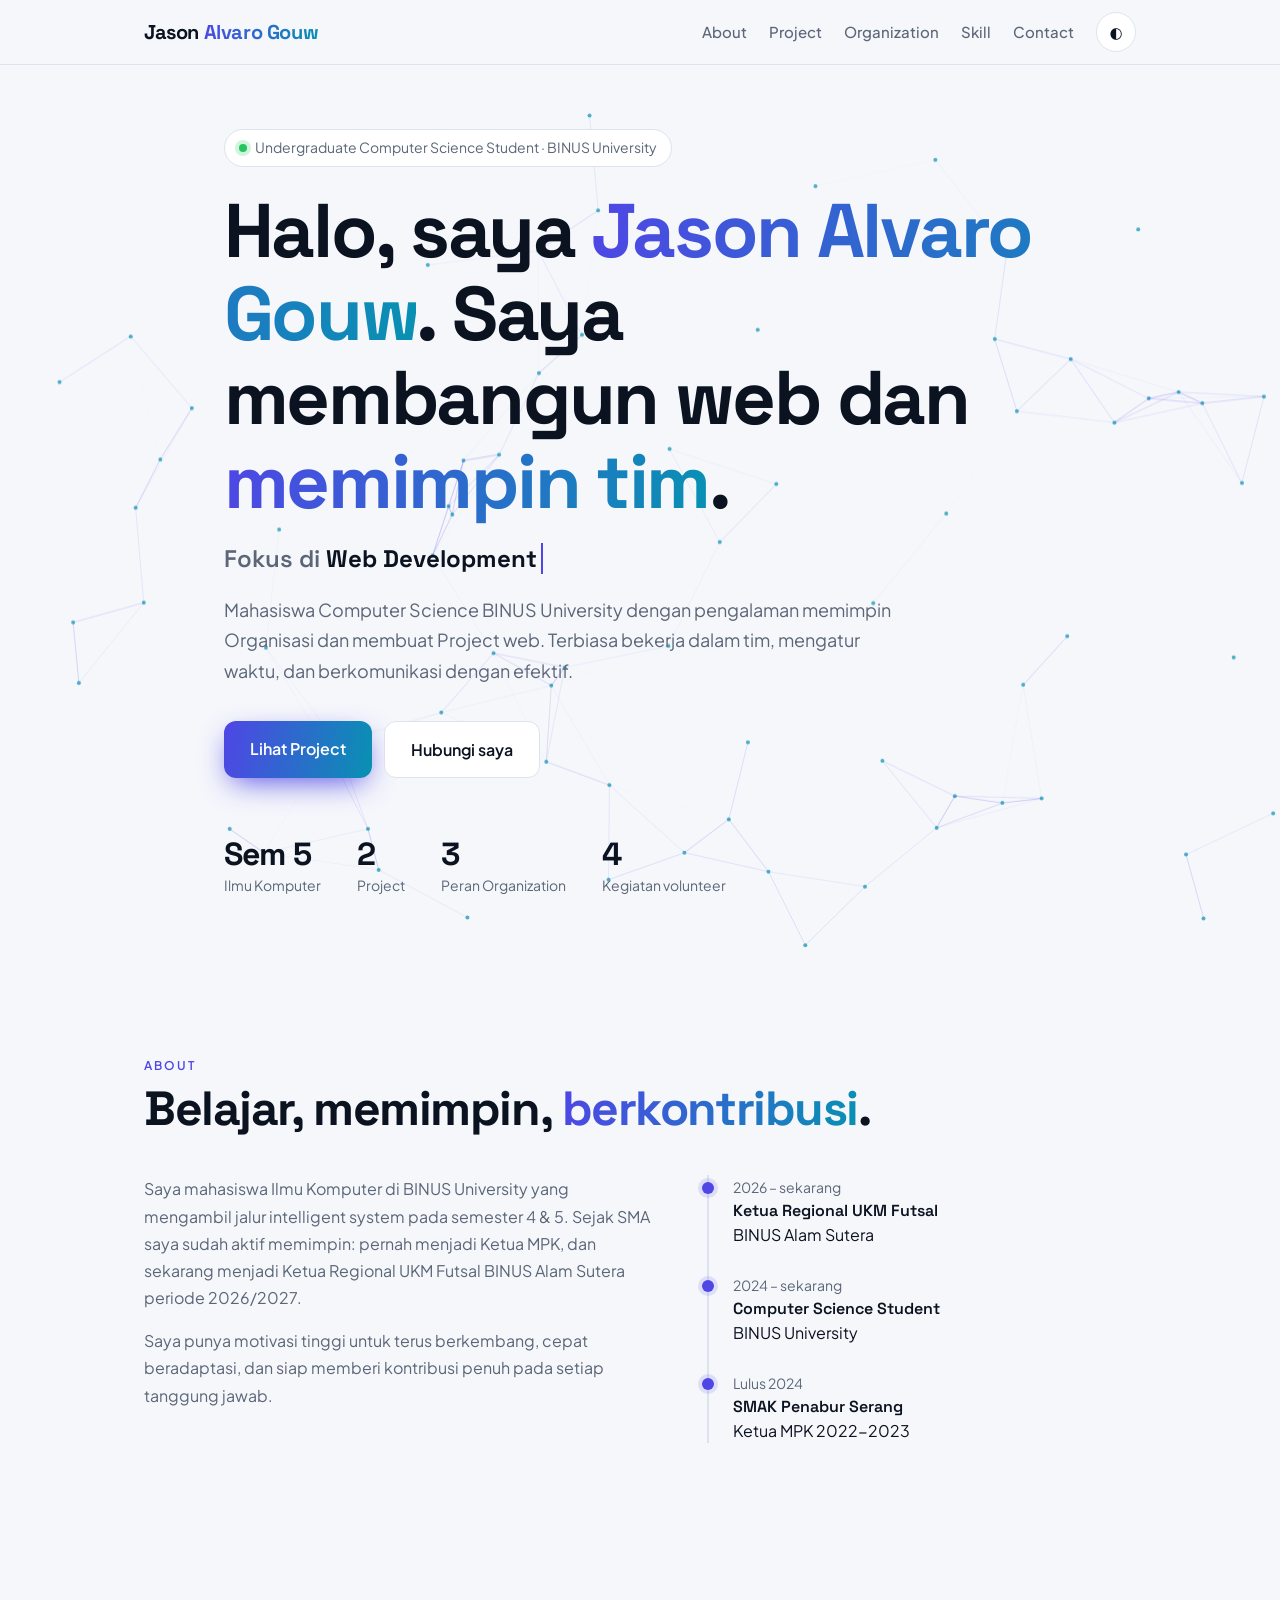
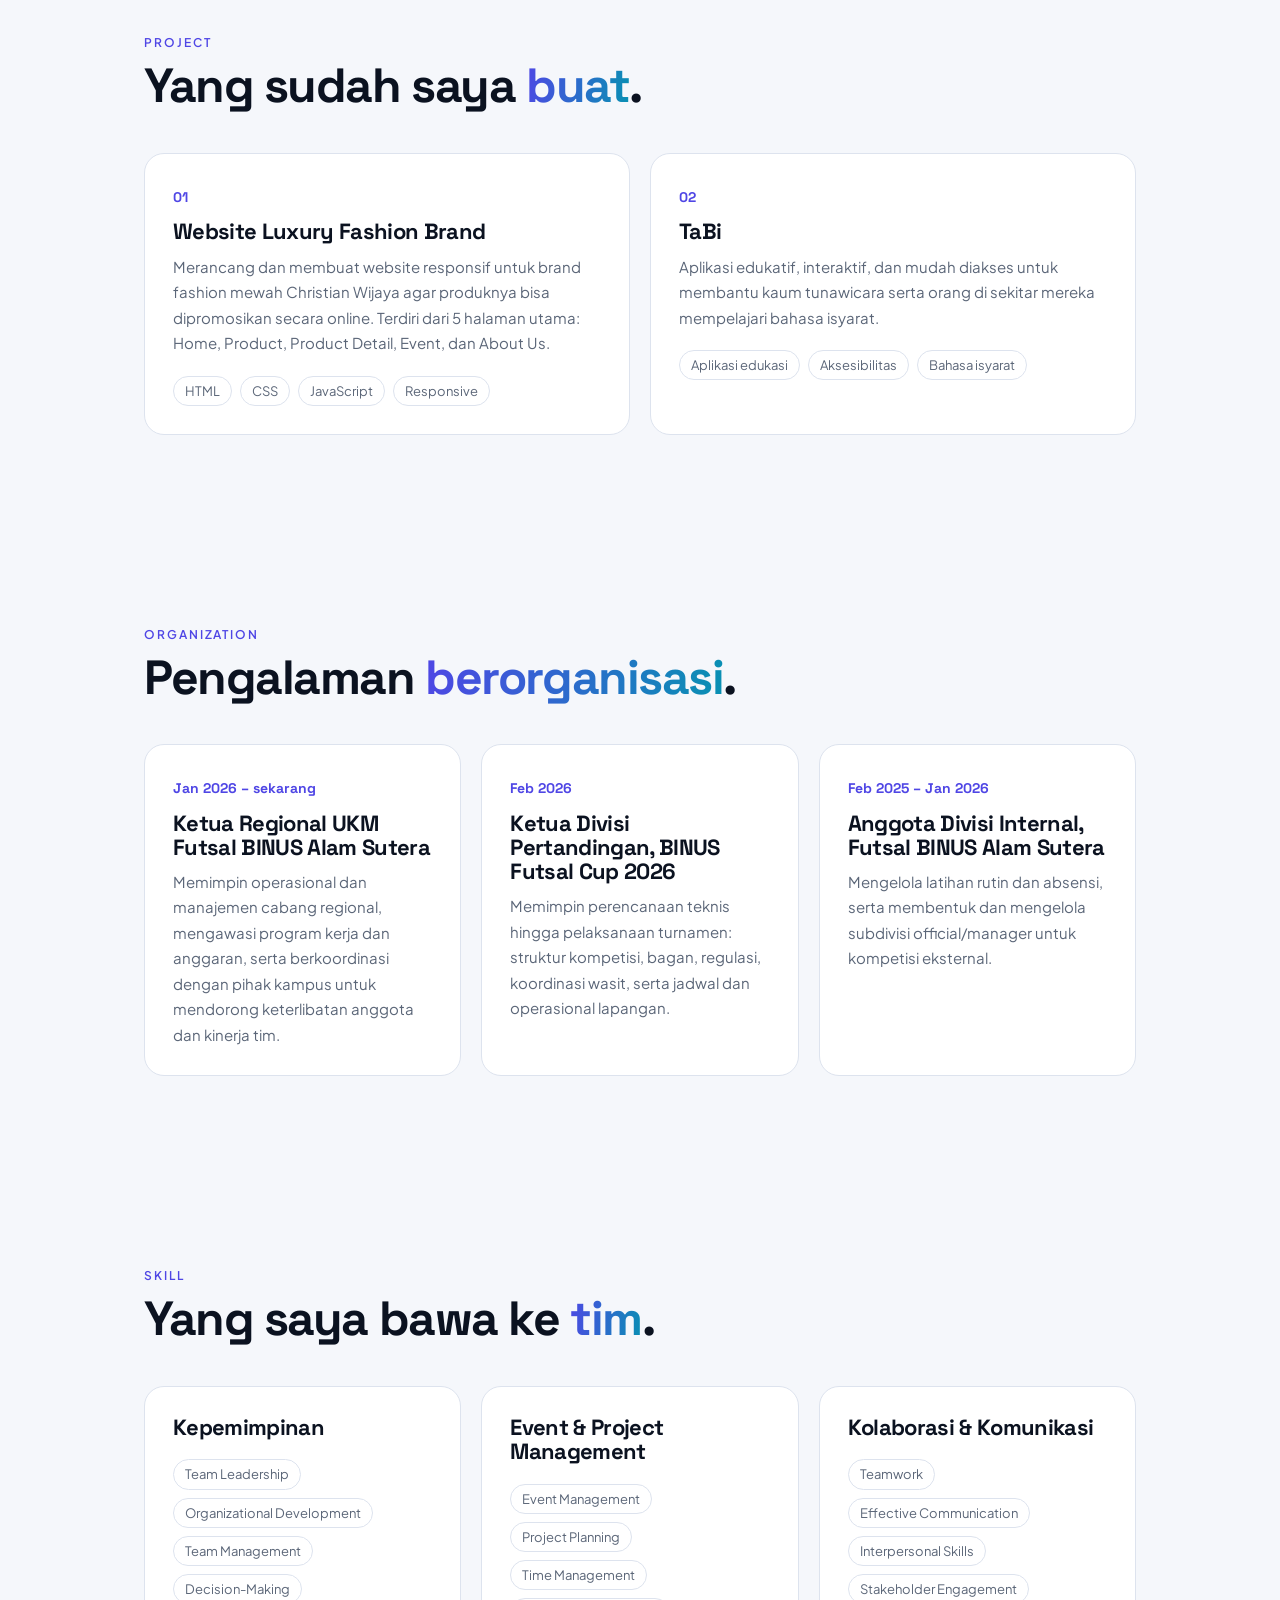
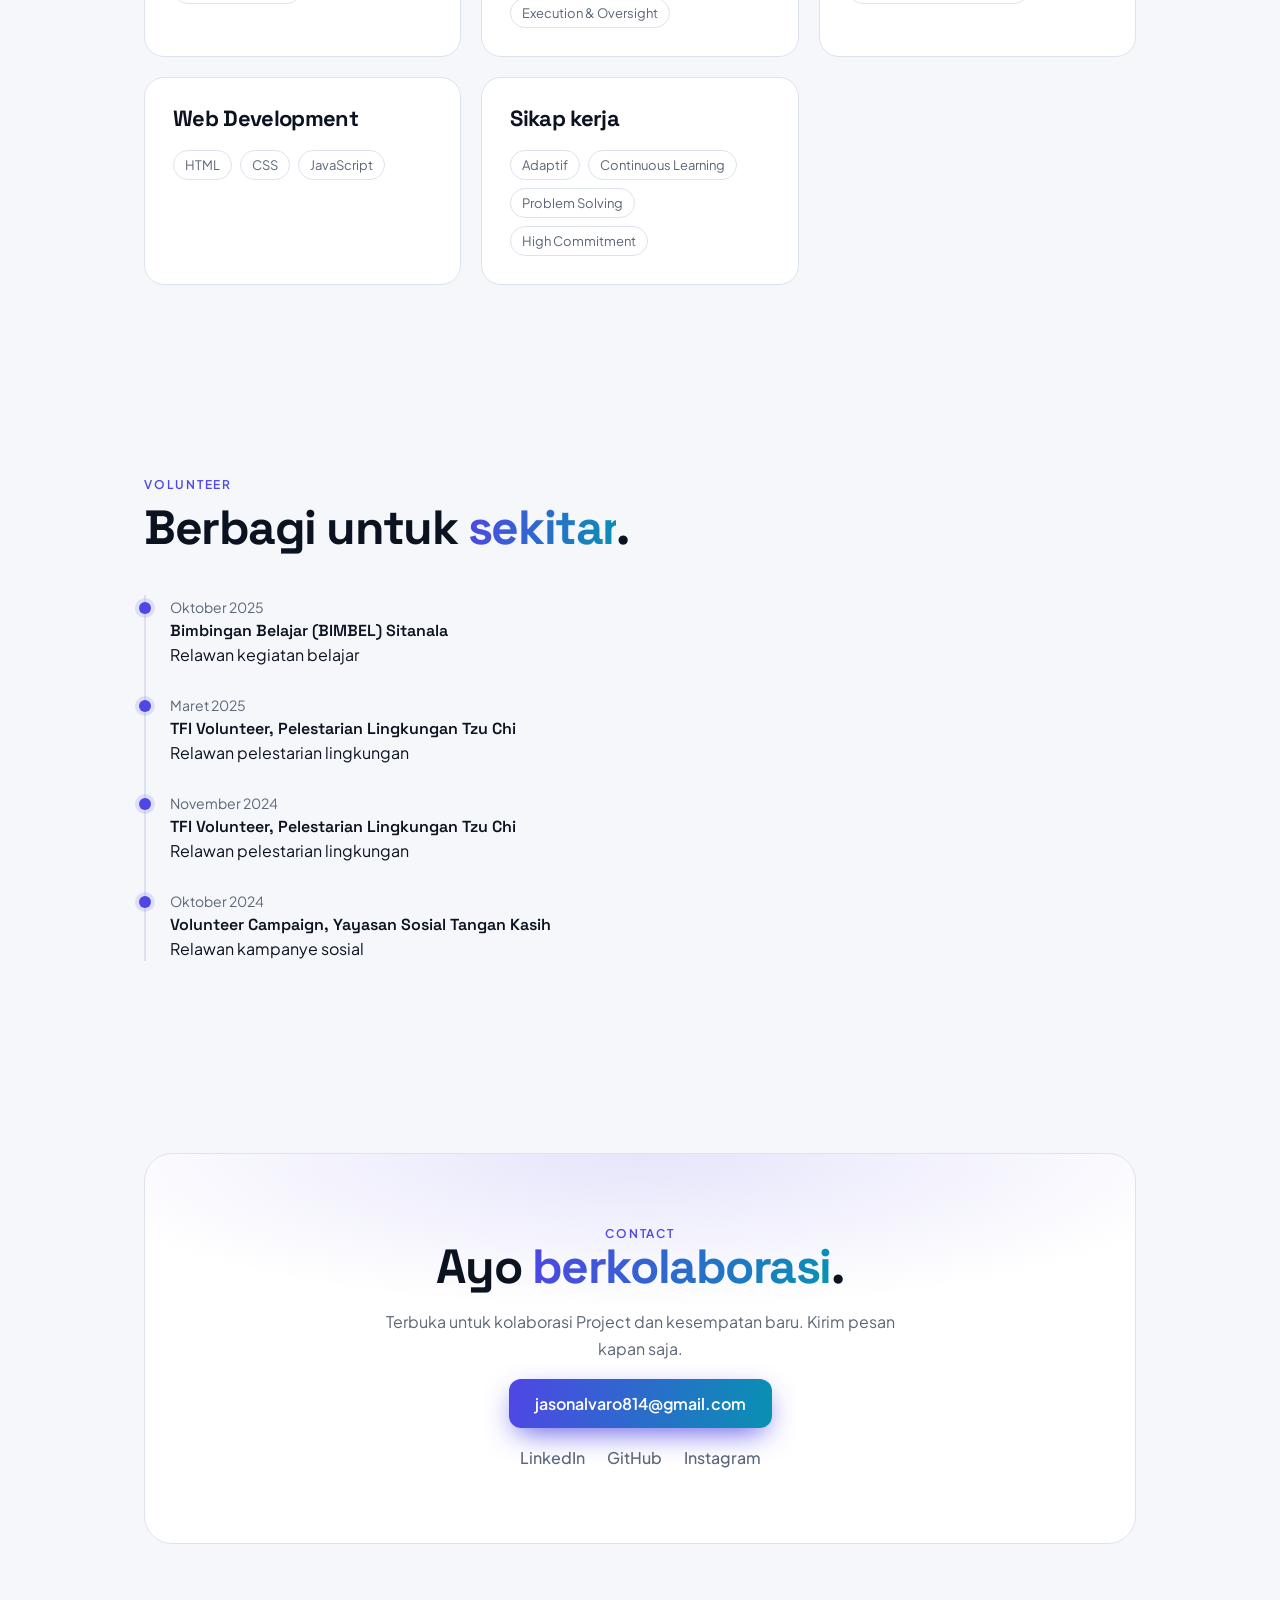
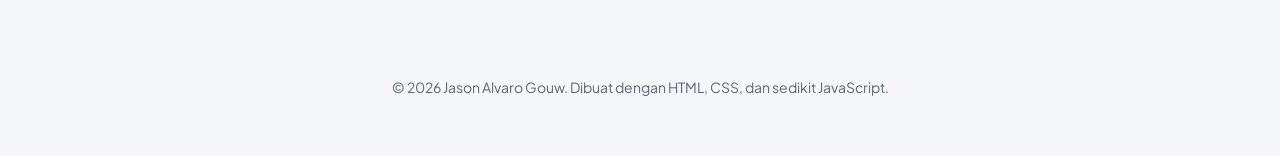
==== index.html @ 65cc3f17 "Add files via upload" ====
<!DOCTYPE html>
<html lang="id">
<head>
  <meta charset="utf-8">
  <meta name="viewport" content="width=device-width, initial-scale=1, viewport-fit=cover">

  <!-- EDIT: judul yang muncul di tab browser -->
  <title>Portfolio Jason Alvaro Gouw</title>

  <!-- Google Fonts: Space Grotesk (Tech Heading) & Plus Jakarta Sans (Clean Body) -->
  <link rel="preconnect" href="https://fonts.googleapis.com">
  <link rel="preconnect" href="https://fonts.gstatic.com" crossorigin>
  <link href="https://fonts.googleapis.com/css2?family=Plus+Jakarta+Sans:wght@400;500;600;700&family=Space+Grotesk:wght@500;600;700&display=swap" rel="stylesheet">

  <link rel="stylesheet" href="style.css">
</head>

<body>

  <!-- =========================================================
       HEADER
       ========================================================= -->
  <header>
    <div class="wrap">
      <a class="logo" href="#top">Jason<span class="grad"> Alvaro Gouw</span></a>
      <nav>
        <a href="#About">About</a>
        <a href="#Project">Project</a>
        <a href="#Organization">Organization</a>
        <a href="#skill">Skill</a>
        <a href="#Contact">Contact</a>
        <button id="tg" aria-label="Ganti tema terang atau gelap">◐</button>
      </nav>
    </div>
  </header>

  <main id="top">

    <!-- =========================================================
         HERO
         ========================================================= -->
    <div class="hero">
      <canvas id="net" aria-hidden="true"></canvas>
      <div class="wrap">
        <span class="pill"><i></i>Undergraduate Computer Science Student · BINUS University</span>

        <h1>Halo, saya <span class="highlight">Jason Alvaro Gouw</span>. Saya membangun web dan <span class="grad">memimpin tim</span>.</h1>
        <div class="role">Fokus di <b id="ty"></b></div>

        <p class="lead">
          Mahasiswa Computer Science BINUS University dengan pengalaman memimpin Organisasi dan membuat
          Project web. Terbiasa bekerja dalam tim, mengatur waktu, dan berkomunikasi dengan efektif.
        </p>

        <div class="btns">
          <a class="btn p" href="#Project">Lihat Project</a>
          <a class="btn" href="#Contact">Hubungi saya</a>
        </div>

        <div class="stats">
          <div><strong>Sem 5</strong>Ilmu Komputer</div>
          <div><strong>2</strong>Project</div>
          <div><strong>3</strong>Peran Organization</div>
          <div><strong>4</strong>Kegiatan volunteer</div>
        </div>
      </div>
    </div>


    <!-- =========================================================
         About + TIMELINE
         ========================================================= -->
    <section id="About">
      <div class="wrap">
        <div class="eyebrow">About</div>
        <h2>Belajar, memimpin, <span class="grad">berkontribusi</span>.</h2>

        <div class="about rv">
          <div>
            <p>Saya mahasiswa Ilmu Komputer di BINUS University yang mengambil jalur intelligent system pada semester 4 & 5. Sejak SMA saya sudah aktif memimpin: pernah menjadi Ketua MPK, dan sekarang menjadi Ketua Regional UKM Futsal BINUS Alam Sutera periode 2026/2027.</p>
            <p>Saya punya motivasi tinggi untuk terus berkembang, cepat beradaptasi, dan siap memberi kontribusi penuh pada setiap tanggung jawab.</p>
          </div>

          <div class="tl">
            <div><small>2026 – sekarang</small><strong>Ketua Regional UKM Futsal</strong>BINUS Alam Sutera</div>
            <div><small>2024 – sekarang</small><strong>Computer Science Student</strong>BINUS University</div>
            <div><small>Lulus 2024</small><strong>SMAK Penabur Serang</strong>Ketua MPK 2022-2023</div>
          </div>
        </div>
      </div>
    </section>


    <!-- =========================================================
         Project
         ========================================================= -->
    <section id="Project">
      <div class="wrap">
        <div class="eyebrow">Project</div>
        <h2>Yang sudah saya <span class="grad">buat</span>.</h2>

        <div class="grid">
          <article class="card rv">
            <span class="num">01</span>
            <h3>Website Luxury Fashion Brand</h3>
            <p>Merancang dan membuat website responsif untuk brand fashion mewah Christian Wijaya agar produknya bisa dipromosikan secara online. Terdiri dari 5 halaman utama: Home, Product, Product Detail, Event, dan About Us.</p>
            <div class="tags"><span>HTML</span><span>CSS</span><span>JavaScript</span><span>Responsive</span></div>
          </article>

          <article class="card rv">
            <span class="num">02</span>
            <h3>TaBi</h3>
            <p>Aplikasi edukatif, interaktif, dan mudah diakses untuk membantu kaum tunawicara serta orang di sekitar mereka mempelajari bahasa isyarat.</p>
            <div class="tags"><span>Aplikasi edukasi</span><span>Aksesibilitas</span><span>Bahasa isyarat</span></div>
          </article>
        </div>
      </div>
    </section>


    <!-- =========================================================
         PENGALAMAN Organization
         ========================================================= -->
    <section id="Organization">
      <div class="wrap">
        <div class="eyebrow">Organization</div>
        <h2>Pengalaman <span class="grad">berorganisasi</span>.</h2>

        <div class="grid">
          <article class="card rv">
            <span class="num">Jan 2026 – sekarang</span>
            <h3>Ketua Regional UKM Futsal BINUS Alam Sutera</h3>
            <p>Memimpin operasional dan manajemen cabang regional, mengawasi program kerja dan anggaran, serta berkoordinasi dengan pihak kampus untuk mendorong keterlibatan anggota dan kinerja tim.</p>
          </article>

          <article class="card rv">
            <span class="num">Feb 2026</span>
            <h3>Ketua Divisi Pertandingan, BINUS Futsal Cup 2026</h3>
            <p>Memimpin perencanaan teknis hingga pelaksanaan turnamen: struktur kompetisi, bagan, regulasi, koordinasi wasit, serta jadwal dan operasional lapangan.</p>
          </article>

          <article class="card rv">
            <span class="num">Feb 2025 – Jan 2026</span>
            <h3>Anggota Divisi Internal, Futsal BINUS Alam Sutera</h3>
            <p>Mengelola latihan rutin dan absensi, serta membentuk dan mengelola subdivisi official/manager untuk kompetisi eksternal.</p>
          </article>
        </div>
      </div>
    </section>


    <!-- =========================================================
         SKILL
         ========================================================= -->
    <section id="skill">
      <div class="wrap">
        <div class="eyebrow">Skill</div>
        <h2>Yang saya bawa ke <span class="grad">tim</span>.</h2>

        <div class="grid">
          <article class="card rv">
            <h3>Kepemimpinan</h3>
            <div class="tags"><span>Team Leadership</span><span>Organizational Development</span><span>Team Management</span><span>Decision-Making</span></div>
          </article>
          <article class="card rv">
            <h3>Event &amp; Project Management</h3>
            <div class="tags"><span>Event Management</span><span>Project Planning</span><span>Time Management</span><span>Execution &amp; Oversight</span></div>
          </article>
          <article class="card rv">
            <h3>Kolaborasi &amp; Komunikasi</h3>
            <div class="tags"><span>Teamwork</span><span>Effective Communication</span><span>Interpersonal Skills</span><span>Stakeholder Engagement</span></div>
          </article>
          <article class="card rv">
            <h3>Web Development</h3>
            <div class="tags"><span>HTML</span><span>CSS</span><span>JavaScript</span></div>
          </article>
          <article class="card rv">
            <h3>Sikap kerja</h3>
            <div class="tags"><span>Adaptif</span><span>Continuous Learning</span><span>Problem Solving</span><span>High Commitment</span></div>
          </article>
        </div>
      </div>
    </section>


    <!-- =========================================================
         VOLUNTEER
         ========================================================= -->
    <section id="volunteer">
      <div class="wrap">
        <div class="eyebrow">Volunteer</div>
        <h2>Berbagi untuk <span class="grad">sekitar</span>.</h2>

        <div class="tl rv">
          <div><small>Oktober 2025</small><strong>Bimbingan Belajar (BIMBEL) Sitanala</strong>Relawan kegiatan belajar</div>
          <div><small>Maret 2025</small><strong>TFI Volunteer, Pelestarian Lingkungan Tzu Chi</strong>Relawan pelestarian lingkungan</div>
          <div><small>November 2024</small><strong>TFI Volunteer, Pelestarian Lingkungan Tzu Chi</strong>Relawan pelestarian lingkungan</div>
          <div><small>Oktober 2024</small><strong>Volunteer Campaign, Yayasan Sosial Tangan Kasih</strong>Relawan kampanye sosial</div>
        </div>
      </div>
    </section>


    <!-- =========================================================
         Contact (Diperbarui dengan LinkedIn, GitHub, & Instagram)
         ========================================================= -->
    <section id="Contact">
      <div class="wrap">
        <div class="cta rv">
          <div class="eyebrow">Contact</div>
          <h2>Ayo <span class="grad">berkolaborasi</span>.</h2>
          <p>Terbuka untuk kolaborasi Project dan kesempatan baru. Kirim pesan kapan saja.</p>

          <a class="btn p" href="mailto:jasonalvaro814@gmail.com">jasonalvaro814@gmail.com</a>

          <div class="soc">
            <a href="https://www.linkedin.com/in/jason-alvaro-gouw-096535320" target="_blank" rel="noopener">LinkedIn</a>
            <a href="https://github.com/jasonalvarogouw" target="_blank" rel="noopener">GitHub</a>
            <a href="https://instagram.com/jasonalvarogouw" target="_blank" rel="noopener">Instagram</a>
          </div>
        </div>
      </div>
    </section>

  </main>

  <footer>© 2026 Jason Alvaro Gouw. Dibuat dengan HTML, CSS, dan sedikit JavaScript.</footer>


  <script>
    var CONFIG = {
      typedWords: ['Web Development', 'Kepemimpinan Organization', 'Manajemen Event', 'Aplikasi Inklusif'],
      typeSpeed: 75,
      deleteSpeed: 35,
      pauseAfterWord: 1400,
      netDensity: 16000,
      netLinkDistance: 130,
      netMouseDistance: 170
    };

    var reduceMotion = matchMedia('(prefers-reduced-motion: reduce)').matches;
    document.documentElement.classList.add('js');

    document.getElementById('tg').onclick = function () {
      var root = document.documentElement;
      var isDark = root.dataset.theme
        ? root.dataset.theme === 'dark'
        : matchMedia('(prefers-color-scheme: dark)').matches;
      root.dataset.theme = isDark ? 'light' : 'dark';
    };

    var observer = new IntersectionObserver(function (entries) {
      entries.forEach(function (entry) {
        if (!entry.isIntersecting) return;
        entry.target.classList.add('in');
        entry.target.querySelectorAll('.bar i').forEach(function (bar) {
          bar.style.width = bar.dataset.w + '%';
        });
        observer.unobserve(entry.target);
      });
    }, { threshold: 0.15 });

    document.querySelectorAll('.rv').forEach(function (el, i) {
      el.style.transitionDelay = (i % 3) * 90 + 'ms';
      observer.observe(el);
    });

    var wordIndex = 0, charIndex = 0, deleting = false;
    var typedEl = document.getElementById('ty');

    function typeLoop() {
      var word = CONFIG.typedWords[wordIndex];
      if (reduceMotion) { typedEl.textContent = word; return; }

      typedEl.textContent = word.slice(0, charIndex);

      if (!deleting && charIndex === word.length) {
        deleting = true;
        return setTimeout(typeLoop, CONFIG.pauseAfterWord);
      }
      if (deleting && charIndex === 0) {
        deleting = false;
        wordIndex = (wordIndex + 1) % CONFIG.typedWords.length;
      }
      charIndex += deleting ? -1 : 1;
      setTimeout(typeLoop, deleting ? CONFIG.deleteSpeed : CONFIG.typeSpeed);
    }
    typeLoop();

    document.querySelectorAll('.card').forEach(function (card) {
      card.addEventListener('pointermove', function (e) {
        var r = card.getBoundingClientRect();
        card.style.setProperty('--mx', (e.clientX - r.left) + 'px');
        card.style.setProperty('--my', (e.clientY - r.top) + 'px');
      });
    });

    var canvas = document.getElementById('net');
    var ctx = canvas.getContext('2d');
    var dots = [];
    var width, height;
    var mouse = { x: -999, y: -999 };
    var dpr = Math.min(devicePixelRatio || 1, 2);

    function cssVar(name) {
      return getComputedStyle(document.documentElement).getPropertyValue(name).trim();
    }

    function setupNet() {
      var rect = canvas.getBoundingClientRect();
      width = rect.width;
      height = rect.height;
      canvas.width = width * dpr;
      canvas.height = height * dpr;
      ctx.setTransform(dpr, 0, 0, dpr, 0, 0);

      var count = Math.round(width * height / CONFIG.netDensity);
      dots = [];
      for (var i = 0; i < count; i++) {
        dots.push({
          x: Math.random() * width,
          y: Math.random() * height,
          vx: (Math.random() - 0.5) * 0.35,
          vy: (Math.random() - 0.5) * 0.35
        });
      }
    }

    function drawNet() {
      var colorA = cssVar('--acc');
      var colorB = cssVar('--acc2');
      ctx.clearRect(0, 0, width, height);

      for (var i = 0; i < dots.length; i++) {
        var p = dots[i];

        if (!reduceMotion) {
          p.x += p.vx;
          p.y += p.vy;
          if (p.x < 0 || p.x > width)  p.vx *= -1;
          if (p.y < 0 || p.y > height) p.vy *= -1;
        }

        ctx.globalAlpha = 0.7;
        ctx.fillStyle = colorB;
        ctx.beginPath();
        ctx.arc(p.x, p.y, 2, 0, 6.3);
        ctx.fill();

        for (var j = i + 1; j < dots.length; j++) {
          var q = dots[j];
          var d = Math.hypot(p.x - q.x, p.y - q.y);
          if (d < CONFIG.netLinkDistance) {
            ctx.globalAlpha = (1 - d / CONFIG.netLinkDistance) * 0.35;
            ctx.strokeStyle = colorA;
            ctx.beginPath();
            ctx.moveTo(p.x, p.y);
            ctx.lineTo(q.x, q.y);
            ctx.stroke();
          }
        }

        var dm = Math.hypot(p.x - mouse.x, p.y - mouse.y);
        if (dm < CONFIG.netMouseDistance) {
          ctx.globalAlpha = (1 - dm / CONFIG.netMouseDistance) * 0.8;
          ctx.strokeStyle = colorB;
          ctx.beginPath();
          ctx.moveTo(p.x, p.y);
          ctx.lineTo(mouse.x, mouse.y);
          ctx.stroke();
        }
      }

      ctx.globalAlpha = 1;
      if (!reduceMotion) requestAnimationFrame(drawNet);
    }

    var heroEl = canvas.parentElement;
    heroEl.addEventListener('pointermove', function (e) {
      var r = canvas.getBoundingClientRect();
      mouse.x = e.clientX - r.left;
      mouse.y = e.clientY - r.top;
    });
    heroEl.addEventListener('pointerleave', function () { mouse.x = mouse.y = -999; });

    setupNet();
    drawNet();
    addEventListener('resize', function () { setupNet(); if (reduceMotion) drawNet(); });
  </script>
</body>
</html>
---- style.css ----
/* =========================================================
   DAFTAR ISI CSS
   1. Warna & tema   2. Dasar   3. Header   4. Hero
   5. Judul bagian   6. Tentang 7. Proyek   8. Skill
   9. Kontak         10. Animasi
   ========================================================= */


/* ---------- 1. WARNA & TEMA ---------- */
:root {
  --bg:   #F5F7FB;   /* latar halaman */
  --ink:  #0B1220;   /* warna teks utama */
  --mute: #5B6678;   /* teks sekunder */
  --line: #DDE3EE;   /* garis & border */
  --surf: #FFFFFF;   /* latar kartu */
  --acc:  #4F46E5;   /* warna aksen 1 */
  --acc2: #0891B2;   /* warna aksen 2 (gradasi) */
  --glow: rgba(79, 70, 229, .14);
  --hbg:  rgba(245, 247, 251, .8);   /* latar header */

  box-sizing: border-box;
  padding-top: env(safe-area-inset-top, 0px);
  padding-bottom: env(safe-area-inset-bottom, 0px);
}

/* Tema gelap otomatis */
@media (prefers-color-scheme: dark) {
  :root:not([data-theme="light"]) {
    --bg: #070B14;  --ink: #E8EDF7;  --mute: #8F9BB3;  --line: #1F2A3D;
    --surf: #0E1524;  --acc: #8B8CFF;  --acc2: #22D3EE;
    --glow: rgba(139, 140, 255, .18);  --hbg: rgba(7, 11, 20, .75);
  }
}

/* Tema gelap dari tombol ◐ */
:root[data-theme="dark"] {
  --bg: #070B14;  --ink: #E8EDF7;  --mute: #8F9BB3;  --line: #1F2A3D;
  --surf: #0E1524;  --acc: #8B8CFF;  --acc2: #22D3EE;
  --glow: rgba(139, 140, 255, .18);  --hbg: rgba(7, 11, 20, .75);
}


/* ---------- 2. DASAR ---------- */
html {
  scroll-behavior: smooth;
  scroll-padding-top: calc(72px + env(safe-area-inset-top, 0px));
}
* { box-sizing: border-box; }

body {
  margin: 0;
  background: var(--bg);
  color: var(--ink);
  font: 16px/1.7 "Plus Jakarta Sans", system-ui, sans-serif;
  overflow-x: hidden;
}

body::before {
  content: "";
  position: fixed;
  inset: 0 0 auto;
  height: env(safe-area-inset-top, 0px);
  background: var(--hbg);
  backdrop-filter: blur(12px);
  -webkit-backdrop-filter: blur(12px);
  z-index: 30;
}

/* Tipografi Heading menggunakan Space Grotesk */
h1, h2, h3 { 
  font-family: 'Space Grotesk', system-ui, sans-serif; 
  margin: 0; 
  line-height: 1.1; 
  letter-spacing: -0.03em;
}

a { color: inherit; }
:focus-visible { outline: 2px solid var(--acc); outline-offset: 3px; border-radius: 4px; }

.wrap { max-width: 1040px; margin: 0 auto; padding: 0 24px; }

/* Teks gradasi / highlight pada nama */
.grad, .highlight {
  background: linear-gradient(100deg, var(--acc), var(--acc2));
  -webkit-background-clip: text;
  background-clip: text;
  color: transparent;
}

/* Tombol */
.btn {
  padding: 14px 26px;
  border-radius: 12px;
  font-weight: 600;
  font-family: "Plus Jakarta Sans", sans-serif;
  text-decoration: none;
  border: 1px solid var(--line);
  background: var(--surf);
  transition: transform .2s, box-shadow .2s;
}
.btn:hover { transform: translateY(-2px); }
.btn.p {
  background: linear-gradient(100deg, var(--acc), var(--acc2));
  color: #fff;
  border: 0;
  box-shadow: 0 10px 30px -8px var(--acc);
}


/* ---------- 3. HEADER ---------- */
header {
  position: sticky;
  top: env(safe-area-inset-top, 0px);
  z-index: 20;
  background: var(--hbg);
  backdrop-filter: blur(12px);
  -webkit-backdrop-filter: blur(12px);
  border-bottom: 1px solid var(--line);
}
header .wrap { display: flex; align-items: center; justify-content: space-between; height: 64px; gap: 12px; }
.logo { font: 700 20px 'Space Grotesk', sans-serif; text-decoration: none; letter-spacing: -0.02em; }

nav { display: flex; align-items: center; gap: 22px; font-weight: 500; font-size: 15px; }
nav a { text-decoration: none; color: var(--mute); transition: color .2s; }
nav a:hover { color: var(--ink); }

#tg {
  all: unset;
  cursor: pointer;
  width: 38px;
  height: 38px;
  border-radius: 50%;
  border: 1px solid var(--line);
  display: grid;
  place-items: center;
  background: var(--surf);
}
@media (max-width: 640px) { nav a { display: none; } }


/* ---------- 4. HERO ---------- */
.hero { position: relative; min-height: calc(100vh - 64px); display: flex; align-items: center; overflow: hidden; }
#net  { position: absolute; inset: 0; width: 100%; height: 100%; }
.hero .wrap { position: relative; padding-top: 64px; padding-bottom: 64px; }

.pill {
  display: inline-flex;
  align-items: center;
  gap: 8px;
  border: 1px solid var(--line);
  background: var(--surf);
  padding: 6px 14px;
  border-radius: 99px;
  font-size: 14px;
  color: var(--mute);
}
.pill i { width: 8px; height: 8px; border-radius: 50%; background: #22C55E; box-shadow: 0 0 0 4px rgba(34, 197, 94, .2); }

.hero h1 { 
  font-size: clamp(38px, 6.5vw, 76px); 
  font-weight: 700; 
  margin: 22px 0 0; 
  max-width: 17ch; 
}
.role { 
  font: 600 clamp(18px, 2.5vw, 24px) 'Space Grotesk', sans-serif; 
  margin-top: 20px; 
  min-height: 1.4em; 
  color: var(--mute);
}
.role b { 
  color: var(--ink);
  border-right: 2px solid var(--acc); 
  padding-right: 4px; 
  animation: blink 1s steps(1) infinite; 
}
.hero p.lead { max-width: 52ch; color: var(--mute); font-size: 18px; margin: 18px 0 0; }

.btns  { display: flex; gap: 12px; flex-wrap: wrap; margin-top: 34px; }
.stats { display: flex; gap: 36px; flex-wrap: wrap; margin-top: 56px; }
.stats div { font-size: 14px; color: var(--mute); }
.stats strong { display: block; font: 700 32px 'Space Grotesk', sans-serif; color: var(--ink); letter-spacing: -0.02em; }


/* ---------- 5. JUDUL BAGIAN ---------- */
section { padding: 96px 0; }
.eyebrow { font: 600 12px "Plus Jakarta Sans", sans-serif; letter-spacing: .16em; text-transform: uppercase; color: var(--acc); }
h2 { font-size: clamp(30px, 4.5vw, 48px); margin: 10px 0 40px; font-weight: 700; }


/* ---------- 6. TENTANG + TIMELINE ---------- */
.about { display: grid; grid-template-columns: 1.2fr 1fr; gap: 48px; }
.about p { margin: 0 0 16px; color: var(--mute); }
@media (max-width: 760px) { .about { grid-template-columns: 1fr; } }

.tl { border-left: 2px solid var(--line); padding-left: 24px; display: grid; gap: 26px; }
.tl div { position: relative; line-height: 1.5; }
.tl div::before {
  content: "";
  position: absolute;
  left: -31px;
  top: 7px;
  width: 12px;
  height: 12px;
  border-radius: 50%;
  background: var(--acc);
  box-shadow: 0 0 0 4px var(--glow);
}
.tl small { color: var(--mute); font-size: 14px; }
.tl strong { display: block; font-family: 'Space Grotesk', sans-serif; font-weight: 600; }


/* ---------- 7. PROYEK ---------- */
.grid { display: grid; grid-template-columns: repeat(auto-fit, minmax(290px, 1fr)); gap: 20px; }

.card {
  position: relative;
  border: 1px solid var(--line);
  background: var(--surf);
  border-radius: 20px;
  padding: 28px;
  overflow: hidden;
  transition: transform .25s, border-color .25s;
  --mx: 50%;  --my: 0%;
}
.card::before {
  content: "";
  position: absolute;
  inset: 0;
  background: radial-gradient(320px circle at var(--mx) var(--my), var(--glow), transparent 70%);
  opacity: 0;
  transition: opacity .25s;
}
.card:hover { transform: translateY(-6px); border-color: var(--acc); }
.card:hover::before { opacity: 1; }
.card > * { position: relative; }

.num { font: 700 14px 'Space Grotesk', sans-serif; color: var(--acc); }
.card h3 { font-size: 22px; font-weight: 700; margin: 14px 0 10px; }
.card .num + h3 { margin-top: 10px; }
.card > h3:first-child { margin-top: 0; }
.card p { color: var(--mute); margin: 0; font-size: 15px; }

.tags { display: flex; flex-wrap: wrap; gap: 8px; margin: 20px 0 0; }
.tags span { font-size: 13px; padding: 3px 11px; border-radius: 99px; border: 1px solid var(--line); color: var(--mute); }

.links a { font-weight: 600; font-size: 15px; color: var(--acc); text-decoration: none; margin-right: 18px; }
.links a:hover { text-decoration: underline; }


/* ---------- 8. SKILL ---------- */
.skills { display: grid; grid-template-columns: 1fr 1fr; gap: 0 56px; }
@media (max-width: 760px) { .skills { grid-template-columns: 1fr; } }

.skill { margin-bottom: 22px; }
.skill .top { display: flex; justify-content: space-between; font-weight: 500; margin-bottom: 8px; }
.skill .top span { color: var(--mute); font-size: 14px; }
.bar { height: 8px; border-radius: 99px; background: var(--line); overflow: hidden; }
.bar i {
  display: block;
  height: 100%;
  width: 0;
  border-radius: 99px;
  background: linear-gradient(90deg, var(--acc), var(--acc2));
  transition: width 1.2s cubic-bezier(.2, .8, .2, 1);
}


/* ---------- 9. KONTAK & FOOTER ---------- */
.cta {
  text-align: center;
  border: 1px solid var(--line);
  border-radius: 28px;
  padding: 72px 24px;
  background: var(--surf);
  position: relative;
  overflow: hidden;
}
.cta::before { content: ""; position: absolute; inset: -40% -10% auto; height: 80%; background: radial-gradient(closest-side, var(--glow), transparent); }
.cta > * { position: relative; }
.cta h2 { margin: 0 0 14px; }
.cta p { color: var(--mute); margin: 0 auto 28px; max-width: 46ch; }

.soc { margin-top: 26px; display: flex; gap: 22px; justify-content: center; flex-wrap: wrap; }
.soc a { color: var(--mute); text-decoration: none; font-weight: 500; }
.soc a:hover { color: var(--acc); }

footer { padding: 36px 0 56px; text-align: center; color: var(--mute); font-size: 14px; }


/* ---------- 10. ANIMASI ---------- */
@keyframes blink { 50% { border-color: transparent; } }

.js .rv { opacity: 0; transform: translateY(28px); transition: opacity .7s, transform .7s; }
.js .rv.in { opacity: 1; transform: none; }

@media (prefers-reduced-motion: reduce) {
  * { animation: none !important; transition: none !important; }
  .js .rv { opacity: 1; transform: none; }
  html { scroll-behavior: auto; }
}
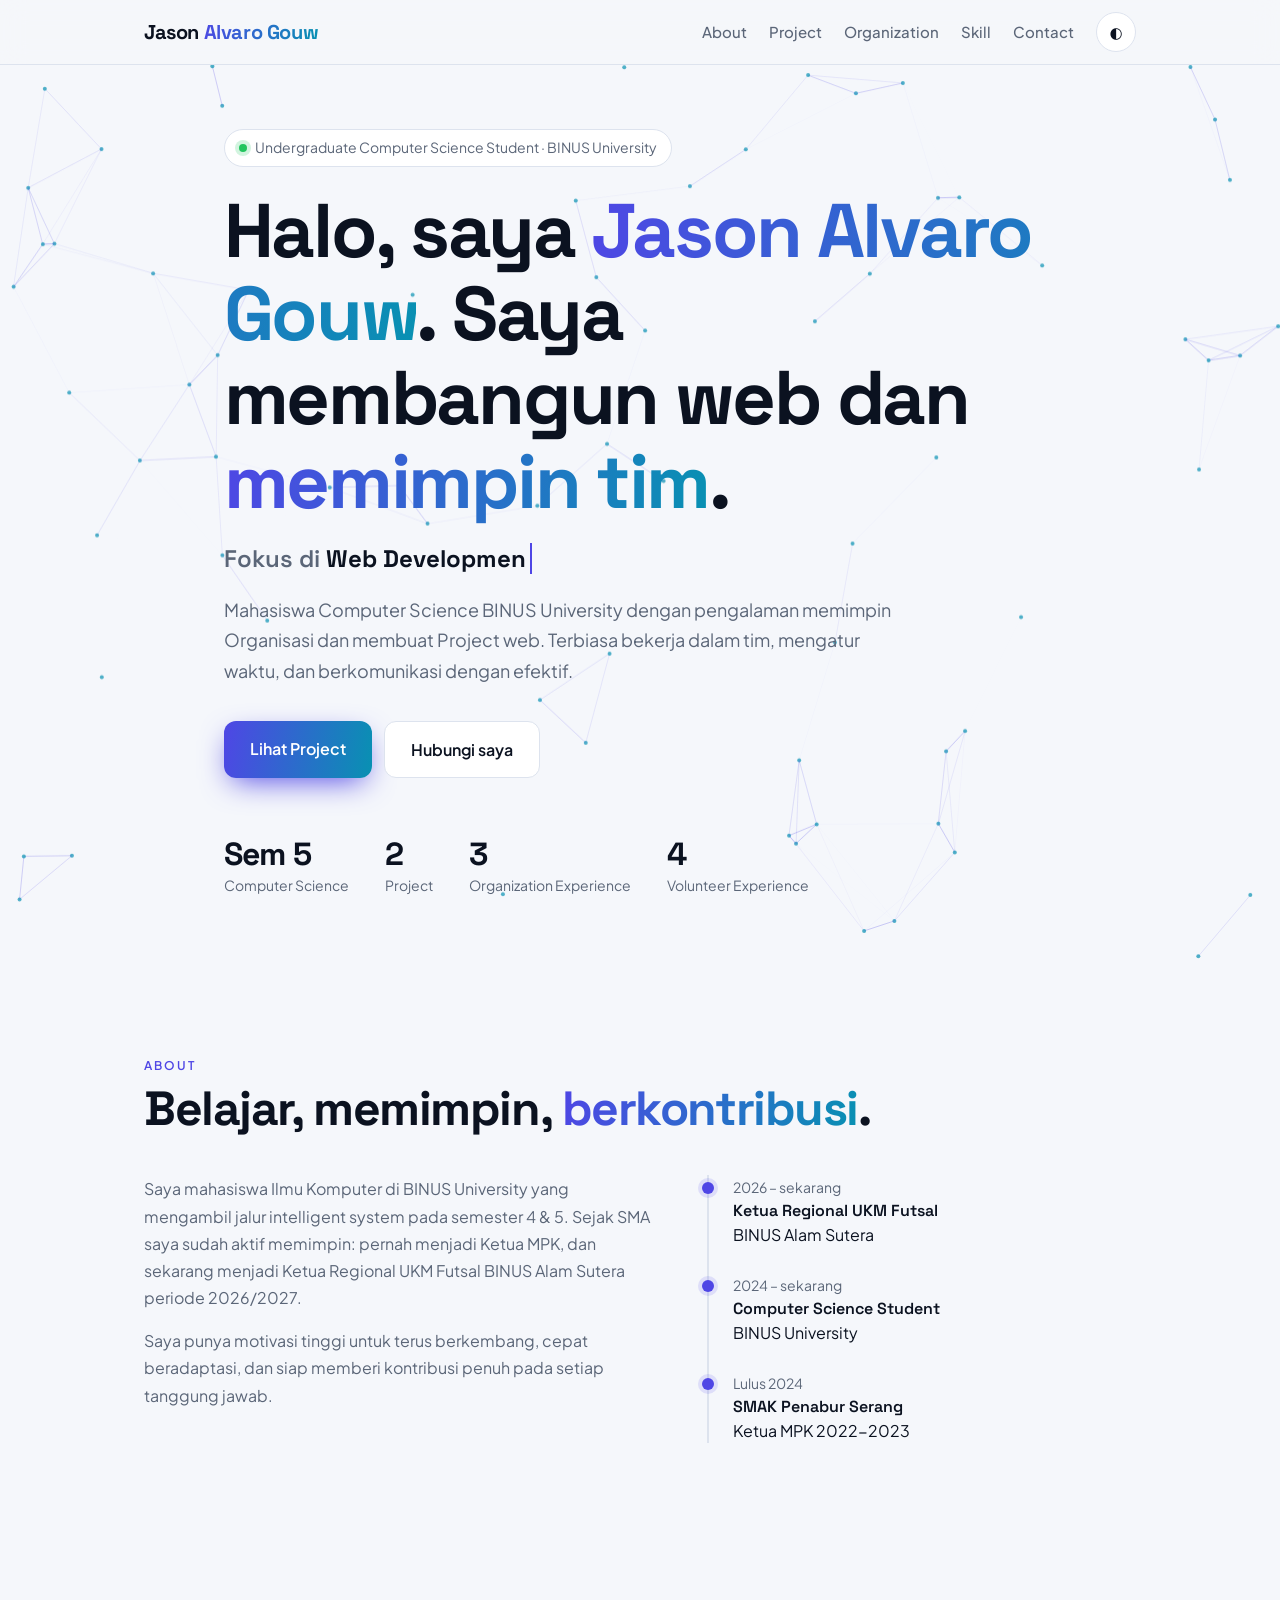
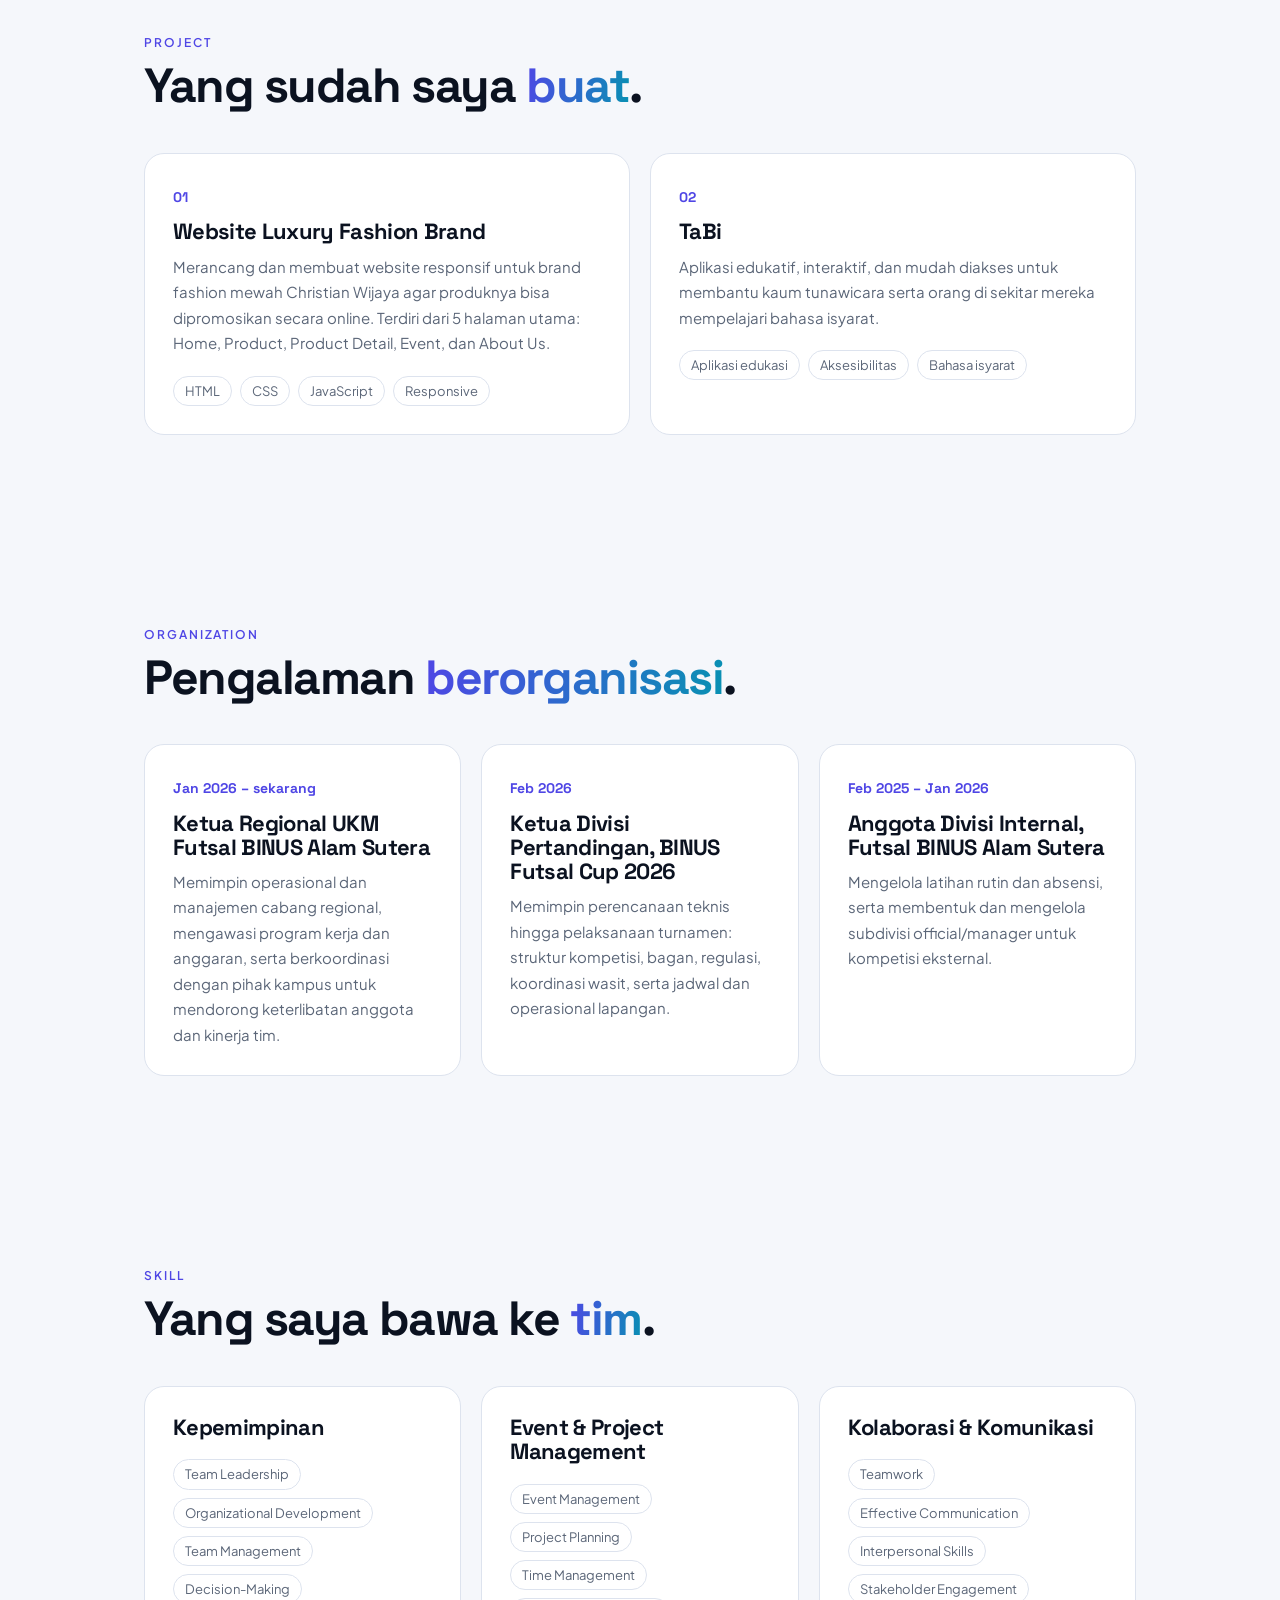
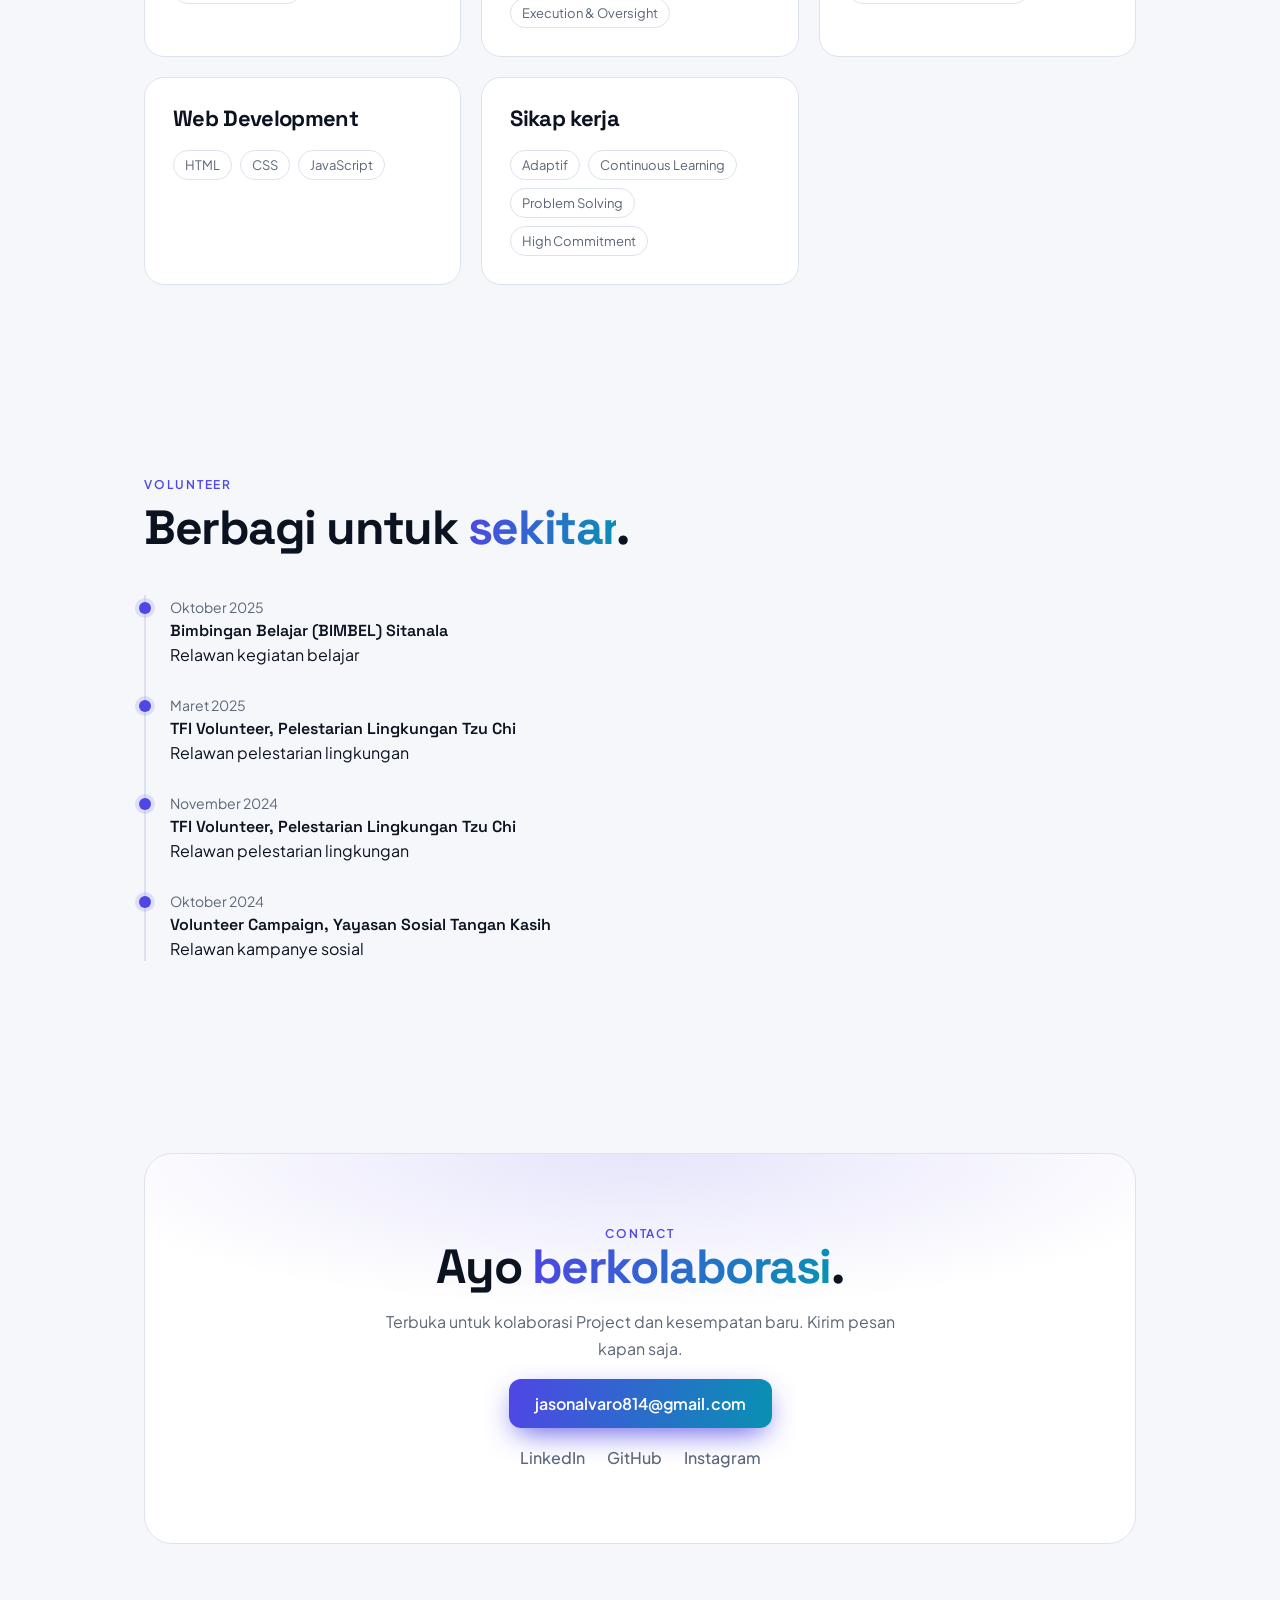
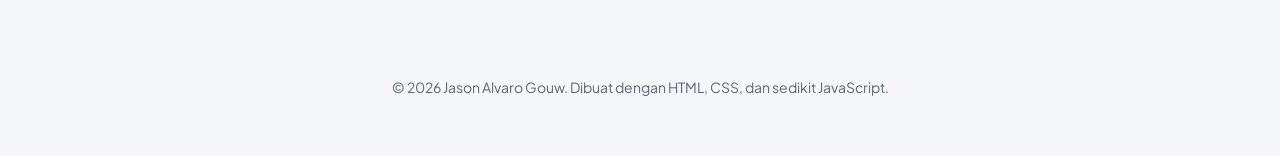
==== commit 594857f4: "Update text from Indonesian to English" ====
--- a/index.html
+++ b/index.html
@@ -58,10 +58,10 @@
         </div>
 
         <div class="stats">
-          <div><strong>Sem 5</strong>Ilmu Komputer</div>
+          <div><strong>Sem 5</strong> Computer Science</div>
           <div><strong>2</strong>Project</div>
-          <div><strong>3</strong>Peran Organization</div>
-          <div><strong>4</strong>Kegiatan volunteer</div>
+          <div><strong>3</strong>Organization Experience</div>
+          <div><strong>4</strong>Volunteer Experience</div>
         </div>
       </div>
     </div>
@@ -229,7 +229,7 @@
 
   <script>
     var CONFIG = {
-      typedWords: ['Web Development', 'Kepemimpinan Organization', 'Manajemen Event', 'Aplikasi Inklusif'],
+      typedWords: ['Web Development', 'Teamwork', 'Event Management', 'Adaptive'],
       typeSpeed: 75,
       deleteSpeed: 35,
       pauseAfterWord: 1400,
@@ -388,4 +388,4 @@
     addEventListener('resize', function () { setupNet(); if (reduceMotion) drawNet(); });
   </script>
 </body>
-</html>+</html>
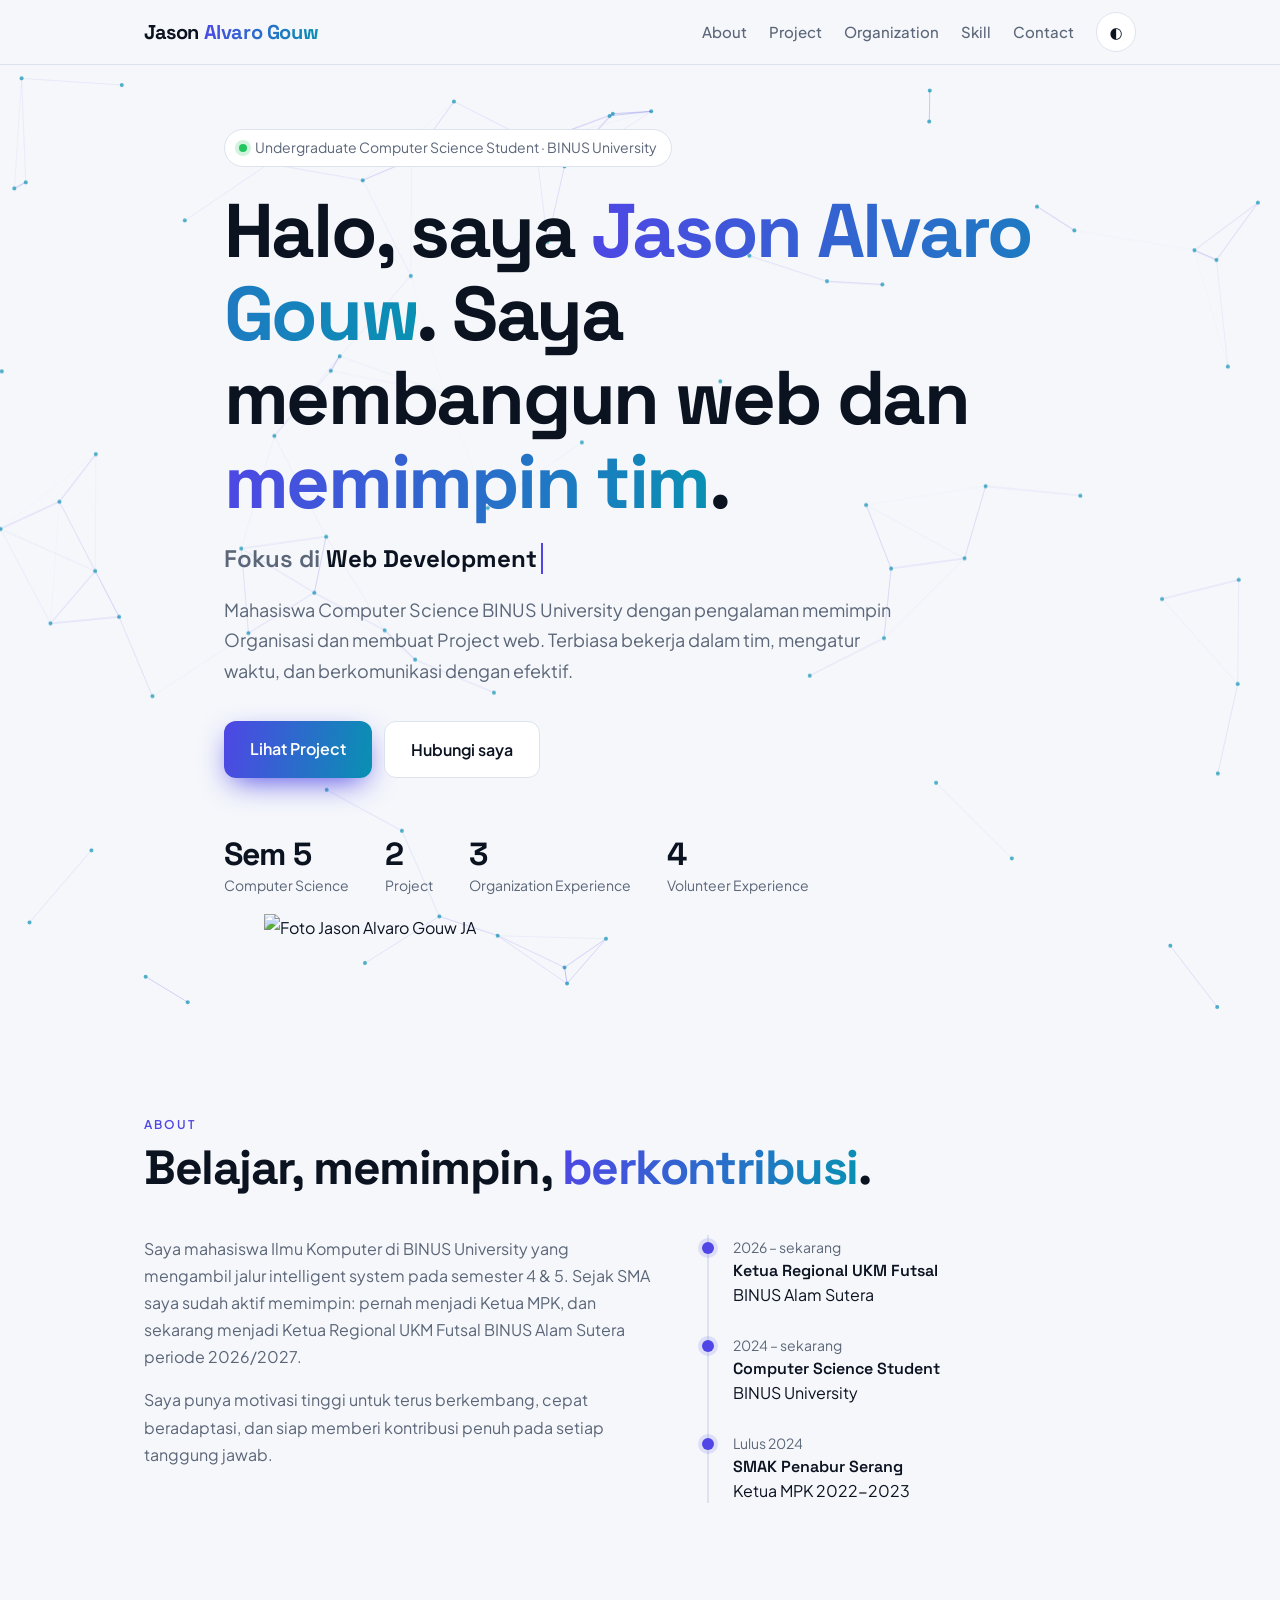
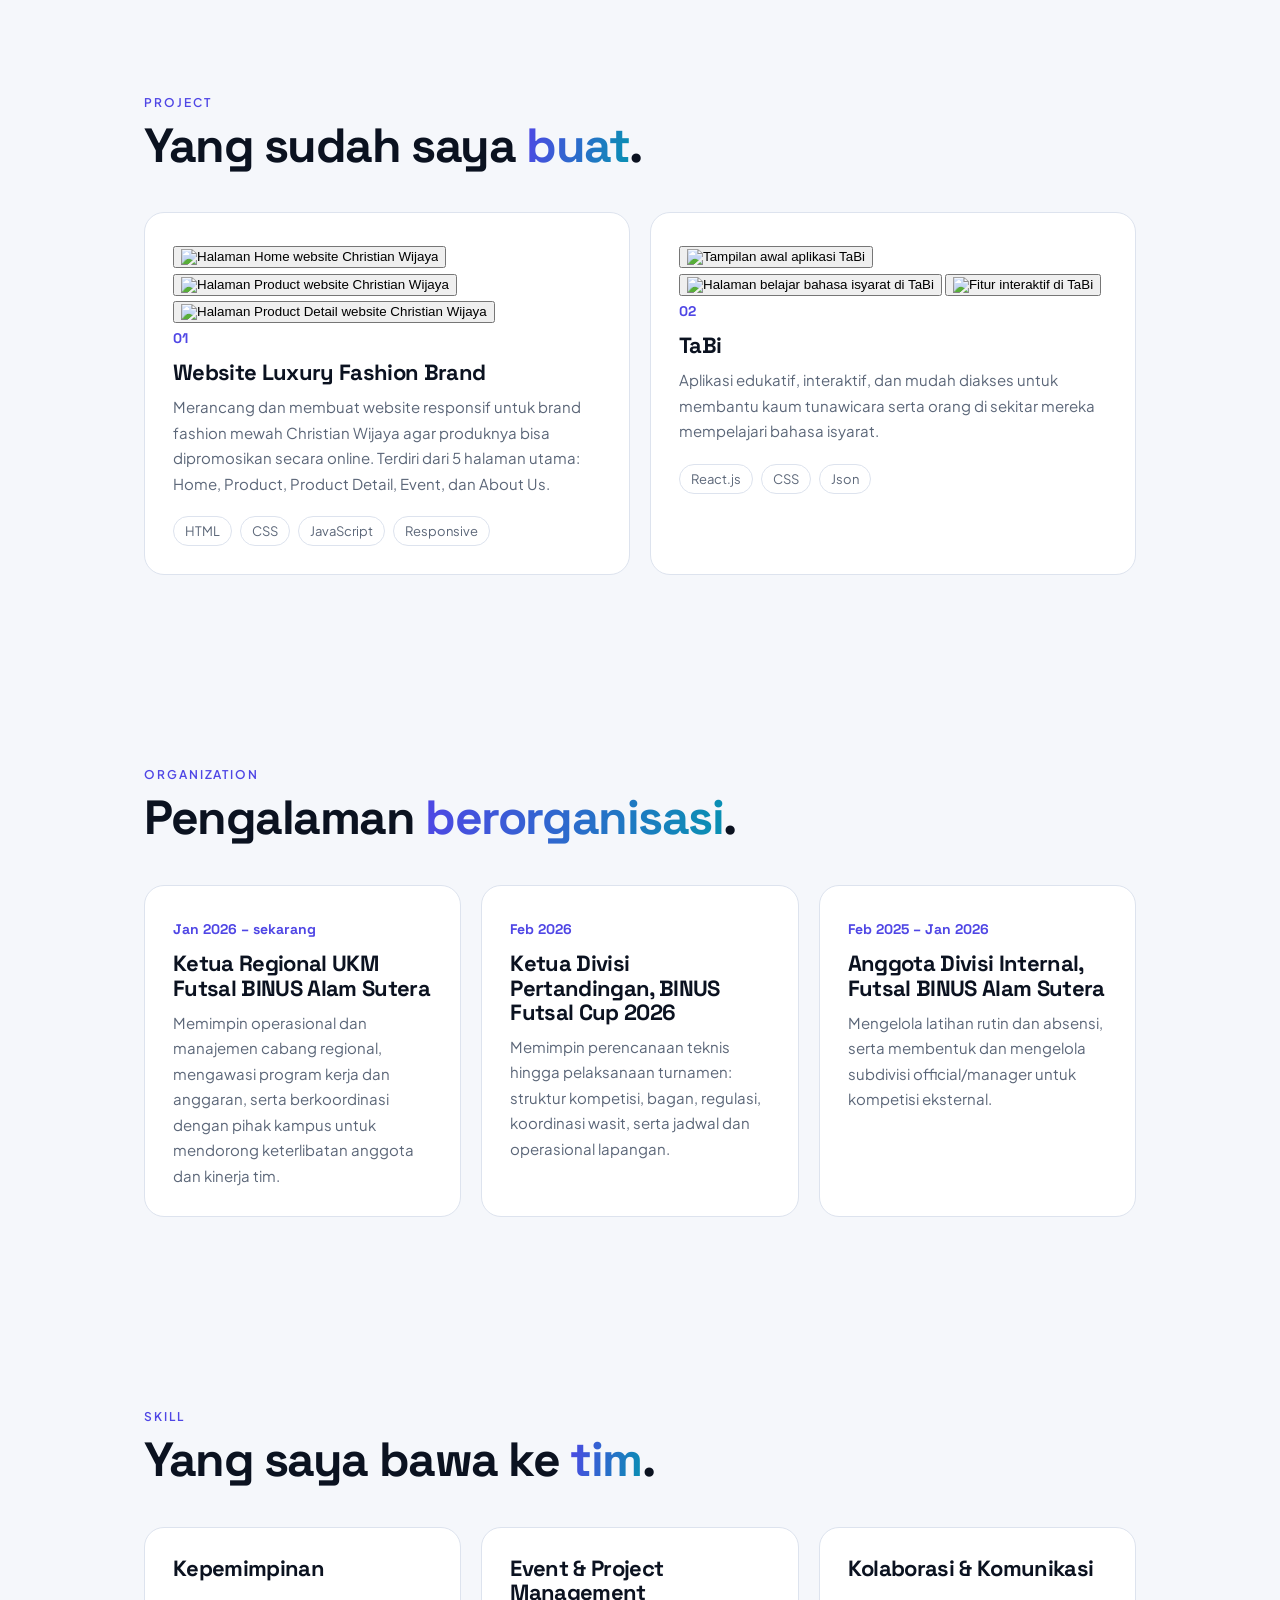
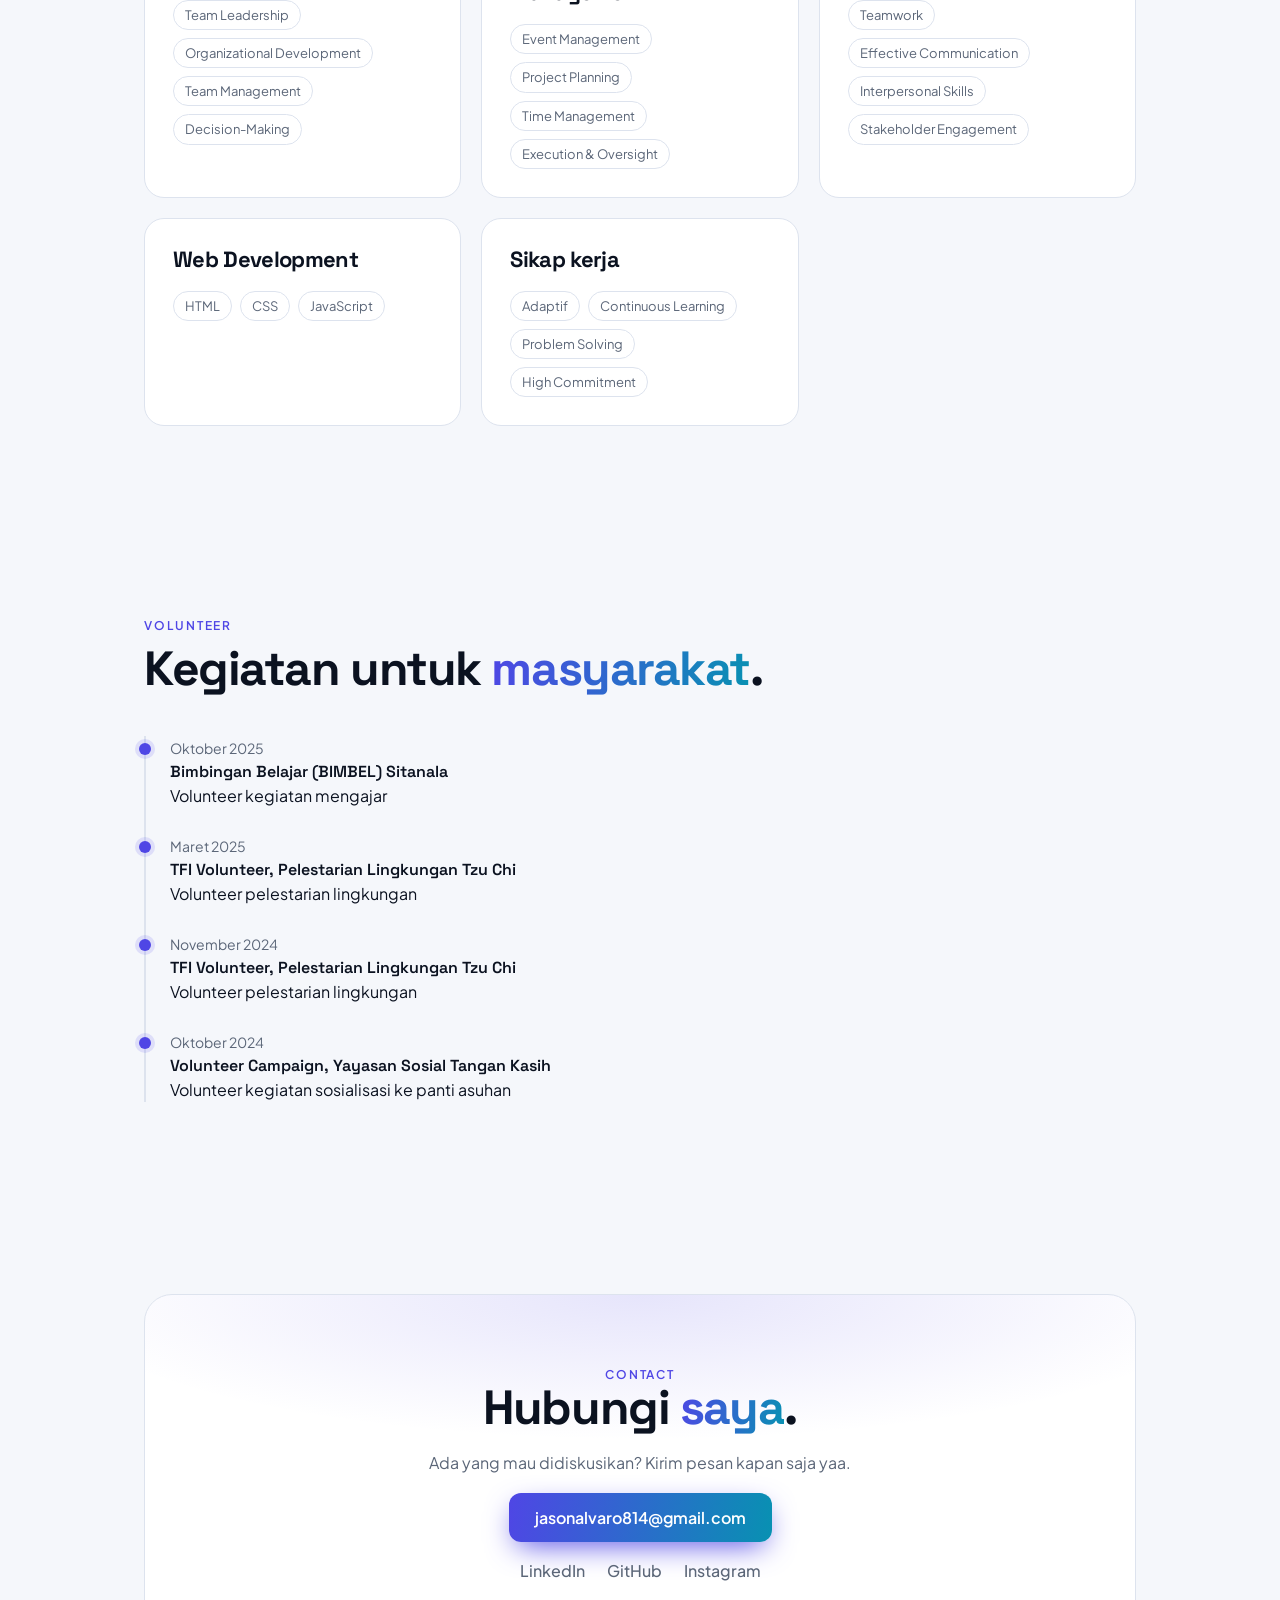
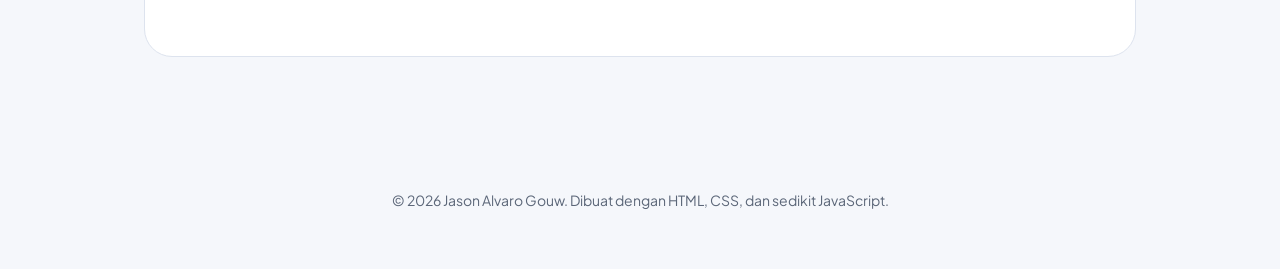
==== commit 2299b783: "foto profil" ====
--- a/index.html
+++ b/index.html
@@ -4,10 +4,8 @@
   <meta charset="utf-8">
   <meta name="viewport" content="width=device-width, initial-scale=1, viewport-fit=cover">
 
-  <!-- EDIT: judul yang muncul di tab browser -->
   <title>Portfolio Jason Alvaro Gouw</title>
 
-  <!-- Google Fonts: Space Grotesk (Tech Heading) & Plus Jakarta Sans (Clean Body) -->
   <link rel="preconnect" href="https://fonts.googleapis.com">
   <link rel="preconnect" href="https://fonts.gstatic.com" crossorigin>
   <link href="https://fonts.googleapis.com/css2?family=Plus+Jakarta+Sans:wght@400;500;600;700&family=Space+Grotesk:wght@500;600;700&display=swap" rel="stylesheet">
@@ -17,9 +15,6 @@
 
 <body>
 
-  <!-- =========================================================
-       HEADER
-       ========================================================= -->
   <header>
     <div class="wrap">
       <a class="logo" href="#top">Jason<span class="grad"> Alvaro Gouw</span></a>
@@ -36,40 +31,44 @@
 
   <main id="top">
 
-    <!-- =========================================================
-         HERO
-         ========================================================= -->
     <div class="hero">
       <canvas id="net" aria-hidden="true"></canvas>
-      <div class="wrap">
-        <span class="pill"><i></i>Undergraduate Computer Science Student · BINUS University</span>
-
-        <h1>Halo, saya <span class="highlight">Jason Alvaro Gouw</span>. Saya membangun web dan <span class="grad">memimpin tim</span>.</h1>
-        <div class="role">Fokus di <b id="ty"></b></div>
-
-        <p class="lead">
-          Mahasiswa Computer Science BINUS University dengan pengalaman memimpin Organisasi dan membuat
-          Project web. Terbiasa bekerja dalam tim, mengatur waktu, dan berkomunikasi dengan efektif.
-        </p>
-
-        <div class="btns">
-          <a class="btn p" href="#Project">Lihat Project</a>
-          <a class="btn" href="#Contact">Hubungi saya</a>
-        </div>
-
-        <div class="stats">
-          <div><strong>Sem 5</strong> Computer Science</div>
-          <div><strong>2</strong>Project</div>
-          <div><strong>3</strong>Organization Experience</div>
-          <div><strong>4</strong>Volunteer Experience</div>
-        </div>
+      <div class="wrap hero-grid">
+
+        <div class="hero-text">
+          <span class="pill"><i></i>Undergraduate Computer Science Student · BINUS University</span>
+
+          <h1>Halo, saya <span class="highlight">Jason Alvaro Gouw</span>. Saya membangun web dan <span class="grad">memimpin tim</span>.</h1>
+          <div class="role">Fokus di <b id="ty"></b></div>
+
+          <p class="lead">
+            Mahasiswa Computer Science BINUS University dengan pengalaman memimpin Organisasi dan membuat
+            Project web. Terbiasa bekerja dalam tim, mengatur waktu, dan berkomunikasi dengan efektif.
+          </p>
+
+          <div class="btns">
+            <a class="btn p" href="#Project">Lihat Project</a>
+            <a class="btn" href="#Contact">Hubungi saya</a>
+          </div>
+
+          <div class="stats">
+            <div><strong>Sem 5</strong> Computer Science</div>
+            <div><strong>2</strong>Project</div>
+            <div><strong>3</strong>Organization Experience</div>
+            <div><strong>4</strong>Volunteer Experience</div>
+          </div>
+        </div>
+
+        <figure class="hero-photo">
+          <img src="./img/foto.png" alt="Foto Jason Alvaro Gouw" width="400" height="500"
+               onerror="this.parentElement.classList.add('no-img')">
+          <span class="initials" aria-hidden="true">JA</span>
+        </figure>
+
       </div>
     </div>
 
 
-    <!-- =========================================================
-         About + TIMELINE
-         ========================================================= -->
     <section id="About">
       <div class="wrap">
         <div class="eyebrow">About</div>
@@ -91,9 +90,6 @@
     </section>
 
 
-    <!-- =========================================================
-         Project
-         ========================================================= -->
     <section id="Project">
       <div class="wrap">
         <div class="eyebrow">Project</div>
@@ -101,6 +97,11 @@
 
         <div class="grid">
           <article class="card rv">
+            <div class="shots">
+              <button class="shot" aria-label="Perbesar foto: Halaman Home website Christian Wijaya"><img src="img/fashion-1.png" alt="Halaman Home website Christian Wijaya" loading="lazy" onerror="this.parentElement.classList.add('no-img')"></button>
+              <button class="shot" aria-label="Perbesar foto: Halaman Product website Christian Wijaya"><img src="img/fashion-2.png" alt="Halaman Product website Christian Wijaya" loading="lazy" onerror="this.parentElement.classList.add('no-img')"></button>
+              <button class="shot" aria-label="Perbesar foto: Halaman Product Detail website Christian Wijaya"><img src="img/fashion-3.png" alt="Halaman Product Detail website Christian Wijaya" loading="lazy" onerror="this.parentElement.classList.add('no-img')"></button>
+            </div>
             <span class="num">01</span>
             <h3>Website Luxury Fashion Brand</h3>
             <p>Merancang dan membuat website responsif untuk brand fashion mewah Christian Wijaya agar produknya bisa dipromosikan secara online. Terdiri dari 5 halaman utama: Home, Product, Product Detail, Event, dan About Us.</p>
@@ -108,19 +109,21 @@
           </article>
 
           <article class="card rv">
+            <div class="shots">
+              <button class="shot" aria-label="Perbesar foto: Tampilan awal aplikasi TaBi"><img src="img/tabi-1.png" alt="Tampilan awal aplikasi TaBi" loading="lazy" onerror="this.parentElement.classList.add('no-img')"></button>
+              <button class="shot" aria-label="Perbesar foto: Halaman belajar bahasa isyarat di TaBi"><img src="img/tabi-2.png" alt="Halaman belajar bahasa isyarat di TaBi" loading="lazy" onerror="this.parentElement.classList.add('no-img')"></button>
+              <button class="shot" aria-label="Perbesar foto: Fitur interaktif di TaBi"><img src="img/tabi-3.png" alt="Fitur interaktif di TaBi" loading="lazy" onerror="this.parentElement.classList.add('no-img')"></button>
+            </div>
             <span class="num">02</span>
             <h3>TaBi</h3>
             <p>Aplikasi edukatif, interaktif, dan mudah diakses untuk membantu kaum tunawicara serta orang di sekitar mereka mempelajari bahasa isyarat.</p>
-            <div class="tags"><span>Aplikasi edukasi</span><span>Aksesibilitas</span><span>Bahasa isyarat</span></div>
-          </article>
-        </div>
-      </div>
-    </section>
-
-
-    <!-- =========================================================
-         PENGALAMAN Organization
-         ========================================================= -->
+            <div class="tags"><span>React.js</span><span>CSS</span><span>Json</span></div>
+          </article>
+        </div>
+      </div>
+    </section>
+
+
     <section id="Organization">
       <div class="wrap">
         <div class="eyebrow">Organization</div>
@@ -149,9 +152,6 @@
     </section>
 
 
-    <!-- =========================================================
-         SKILL
-         ========================================================= -->
     <section id="skill">
       <div class="wrap">
         <div class="eyebrow">Skill</div>
@@ -183,33 +183,27 @@
     </section>
 
 
-    <!-- =========================================================
-         VOLUNTEER
-         ========================================================= -->
     <section id="volunteer">
       <div class="wrap">
         <div class="eyebrow">Volunteer</div>
-        <h2>Berbagi untuk <span class="grad">sekitar</span>.</h2>
+        <h2>Kegiatan untuk <span class="grad">masyarakat</span>.</h2>
 
         <div class="tl rv">
-          <div><small>Oktober 2025</small><strong>Bimbingan Belajar (BIMBEL) Sitanala</strong>Relawan kegiatan belajar</div>
-          <div><small>Maret 2025</small><strong>TFI Volunteer, Pelestarian Lingkungan Tzu Chi</strong>Relawan pelestarian lingkungan</div>
-          <div><small>November 2024</small><strong>TFI Volunteer, Pelestarian Lingkungan Tzu Chi</strong>Relawan pelestarian lingkungan</div>
-          <div><small>Oktober 2024</small><strong>Volunteer Campaign, Yayasan Sosial Tangan Kasih</strong>Relawan kampanye sosial</div>
-        </div>
-      </div>
-    </section>
-
-
-    <!-- =========================================================
-         Contact (Diperbarui dengan LinkedIn, GitHub, & Instagram)
-         ========================================================= -->
+          <div><small>Oktober 2025</small><strong>Bimbingan Belajar (BIMBEL) Sitanala</strong>Volunteer kegiatan mengajar</div>
+          <div><small>Maret 2025</small><strong>TFI Volunteer, Pelestarian Lingkungan Tzu Chi</strong>Volunteer pelestarian lingkungan</div>
+          <div><small>November 2024</small><strong>TFI Volunteer, Pelestarian Lingkungan Tzu Chi</strong>Volunteer pelestarian lingkungan</div>
+          <div><small>Oktober 2024</small><strong>Volunteer Campaign, Yayasan Sosial Tangan Kasih</strong>Volunteer kegiatan sosialisasi ke panti asuhan</div>
+        </div>
+      </div>
+    </section>
+
+
     <section id="Contact">
       <div class="wrap">
         <div class="cta rv">
           <div class="eyebrow">Contact</div>
-          <h2>Ayo <span class="grad">berkolaborasi</span>.</h2>
-          <p>Terbuka untuk kolaborasi Project dan kesempatan baru. Kirim pesan kapan saja.</p>
+          <h2>Hubungi <span class="grad">saya</span>.</h2>
+          <p>Ada yang mau didiskusikan? Kirim pesan kapan saja yaa.</p>
 
           <a class="btn p" href="mailto:jasonalvaro814@gmail.com">jasonalvaro814@gmail.com</a>
 
@@ -226,6 +220,11 @@
 
   <footer>© 2026 Jason Alvaro Gouw. Dibuat dengan HTML, CSS, dan sedikit JavaScript.</footer>
 
+
+  <div id="lb" class="lb" hidden role="dialog" aria-modal="true" aria-label="Foto diperbesar">
+    <button class="lb-x" aria-label="Tutup">✕</button>
+    <img alt="">
+  </div>
 
   <script>
     var CONFIG = {
@@ -386,6 +385,23 @@
     setupNet();
     drawNet();
     addEventListener('resize', function () { setupNet(); if (reduceMotion) drawNet(); });
+
+    var lb = document.getElementById('lb');
+    var lbImg = lb.querySelector('img');
+    function closeLb() { lb.hidden = true; lbImg.removeAttribute('src'); }
+    document.addEventListener('click', function (e) {
+      var s = e.target.closest('.shot');
+      if (s && !s.classList.contains('no-img')) {
+        var img = s.querySelector('img');
+        lbImg.src = img.currentSrc || img.src;
+        lbImg.alt = img.alt;
+        lb.hidden = false;
+        lb.querySelector('.lb-x').focus();
+      } else if (e.target.closest('#lb')) {
+        closeLb();
+      }
+    });
+    addEventListener('keydown', function (e) { if (e.key === 'Escape' && !lb.hidden) closeLb(); });
   </script>
 </body>
 </html>
